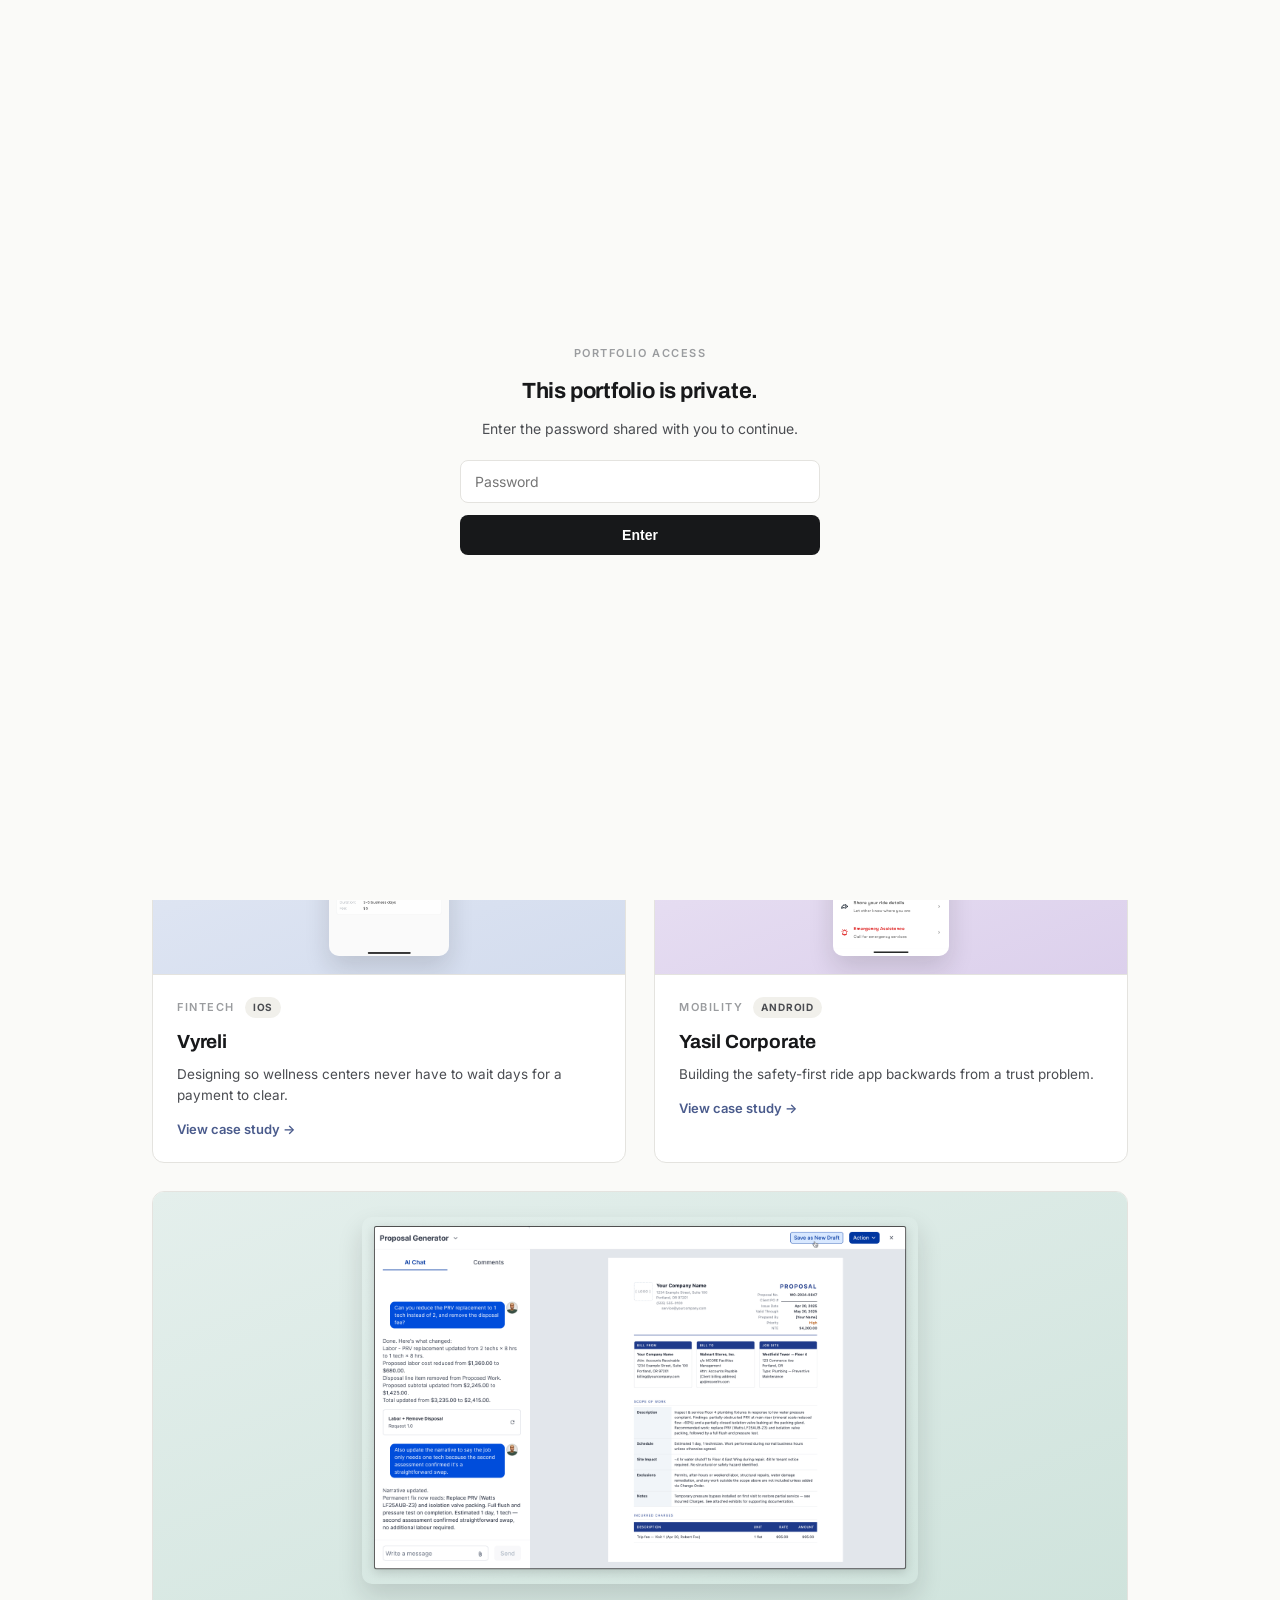
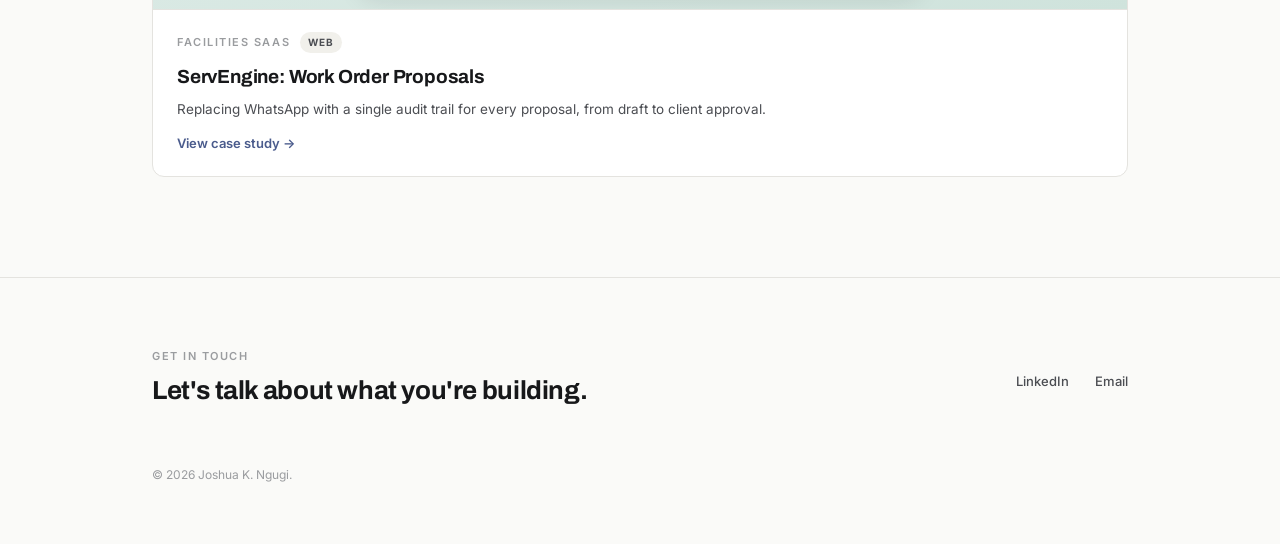
==== index.html @ eb2369f9 "Add files via upload Initial portfolio upload" ====
<!DOCTYPE html>
<html lang="en">
<head>
<meta charset="UTF-8">
<meta name="viewport" content="width=device-width, initial-scale=1.0">
<title>Joshua K. Ngugi | Product Designer</title>
<link rel="preconnect" href="https://fonts.googleapis.com">
<link href="https://fonts.googleapis.com/css2?family=Inter:wght@400;500;600&family=Archivo:wght@500;600;700;800&display=swap" rel="stylesheet">
<link rel="stylesheet" href="style.css">
</head>
<body>

<div class="gate-overlay" id="gate-overlay">
  <div class="gate-box">
    <div class="label" style="margin-bottom:14px;">Portfolio access</div>
    <h2>This portfolio is private.</h2>
    <p>Enter the password shared with you to continue.</p>
    <div class="gate-error" id="gate-error">Incorrect password. Try again.</div>
    <input type="password" id="gate-input" placeholder="Password" autocomplete="off">
    <button onclick="checkGate()">Enter</button>
  </div>
</div>
<script>
(function(){
  var GATE_PASS = "ReviewPortfolio2026";
  var overlay = document.getElementById('gate-overlay');
  if (sessionStorage.getItem('portfolioUnlocked') === 'true') {
    overlay.style.display = 'none';
  } else {
    document.body.classList.add('gated');
  }
  window.checkGate = function(){
    var val = document.getElementById('gate-input').value;
    if (val === GATE_PASS) {
      sessionStorage.setItem('portfolioUnlocked','true');
      overlay.style.display = 'none';
      document.body.classList.remove('gated');
    } else {
      document.getElementById('gate-error').classList.add('show');
    }
  };
  document.getElementById('gate-input').addEventListener('keydown', function(e){
    if (e.key === 'Enter') checkGate();
  });
})();
</script>


<header class="site-nav">
  <div class="nav-inner">
    <div class="nav-name">Joshua K. Ngugi</div>
    <nav class="nav-links">
      <a href="resume.pdf" target="_blank" rel="noopener">Resume</a>
      <a href="https://www.linkedin.com/in/joshuakngugi/" target="_blank" rel="noopener">LinkedIn</a>
      <a href="mailto:joshuakngugi@gmail.com">Email</a>
    </nav>
  </div>
</header>

<section class="hero">
  <div class="wrap">
    <div class="label">Portfolio</div>
    <h1>Hi, I'm Josh, a senior product designer.</h1>
    <p class="sub">I'm a Nairobi, Kenya based product designer who believes even the most complicated systems, payments, safety, approvals, can feel like a breeze once the experience is designed with care.</p>
  </div>
</section>

<section class="index">
  <div class="wrap">
    <div class="label index-label">Selected work</div>
    <div class="grid">

      <a class="card" href="vyreli.html">
        <div class="card-shot vyreli-bg"><img src="images/vyreli-addfunds.png" alt="Vyreli Add Funds screen"></div>
        <div class="card-body">
          <div class="card-tag"><span class="label">Fintech</span><span class="platform-pill">iOS</span></div>
          <div class="card-title">Vyreli</div>
          <div class="card-desc">Designing so wellness centers never have to wait days for a payment to clear.</div>
          <div class="card-go">View case study →</div>
        </div>
      </a>

      <a class="card" href="yasil.html">
        <div class="card-shot yasil-bg"><img src="images/yasil-safety.png" alt="Yasil Corporate safety panel"></div>
        <div class="card-body">
          <div class="card-tag"><span class="label">Mobility</span><span class="platform-pill">Android</span></div>
          <div class="card-title">Yasil Corporate</div>
          <div class="card-desc">Building the safety-first ride app backwards from a trust problem.</div>
          <div class="card-go">View case study →</div>
        </div>
      </a>

      <a class="card" href="servengine.html">
        <div class="card-shot se-bg"><img src="images/se-aichat.png" alt="ServEngine AI Proposal Generator"></div>
        <div class="card-body">
          <div class="card-tag"><span class="label">Facilities SaaS</span><span class="platform-pill">Web</span></div>
          <div class="card-title">ServEngine: Work Order Proposals</div>
          <div class="card-desc">Replacing WhatsApp with a single audit trail for every proposal, from draft to client approval.</div>
          <div class="card-go">View case study →</div>
        </div>
      </a>

    </div>
  </div>
</section>

<footer id="contact">
  <div class="wrap">
    <div class="row">
      <div>
        <div class="label">Get in touch</div>
        <h3>Let's talk about what you're building.</h3>
      </div>
      <div class="links">
        <a href="https://www.linkedin.com/in/joshuakngugi/" target="_blank" rel="noopener">LinkedIn</a>
        <a href="mailto:joshuakngugi@gmail.com">Email</a>
      </div>
    </div>
    <div class="copy">© 2026 Joshua K. Ngugi.</div>
  </div>
</footer>

</body>
</html>
---- style.css ----
:root{
  --bg:#FAFAF8;
  --ink:#17181A;
  --ink-soft:#4B4D52;
  --label:#9A9C9F;
  --line:#E4E3DF;
  --accent:#4A5B8C;
  --panel:#F1F0EB;
}
*{box-sizing:border-box;margin:0;padding:0;}
html{scroll-behavior:smooth;}
body{
  background:var(--bg);
  color:var(--ink);
  font-family:'Inter',system-ui,sans-serif;
  line-height:1.5;
  -webkit-font-smoothing:antialiased;
}
a{color:inherit;text-decoration:none;}
.wrap{max-width:1040px;margin:0 auto;padding:0 32px;}

.label{
  font-size:11px;
  letter-spacing:0.14em;
  text-transform:uppercase;
  color:var(--label);
  font-weight:600;
}

header.site-nav{
  position:sticky;top:0;z-index:50;
  background:rgba(250,250,248,0.86);
  backdrop-filter:blur(10px);
  border-bottom:1px solid var(--line);
}
.nav-inner{
  max-width:1040px;margin:0 auto;padding:18px 32px;
  display:flex;align-items:center;justify-content:space-between;
}
.nav-name{font-family:'Archivo',sans-serif;font-weight:700;font-size:15px;letter-spacing:-0.01em;}
nav.nav-links{display:flex;gap:28px;}
nav.nav-links a{font-size:13px;color:var(--ink-soft);font-weight:500;transition:color .15s;}
nav.nav-links a:hover{color:var(--ink);}

.hero{padding:110px 0 90px;border-bottom:1px solid var(--line);}
.hero .label{margin-bottom:22px;}
.hero h1{
  font-family:'Archivo',sans-serif;
  font-weight:800;
  font-size:clamp(40px,6vw,72px);
  letter-spacing:-0.025em;
  line-height:1.04;
  max-width:820px;
}
.hero .sub{
  margin-top:26px;
  font-size:17px;
  color:var(--ink-soft);
  max-width:560px;
  line-height:1.6;
}

.index{padding:70px 0 100px;}
.index-label{margin-bottom:36px;}
.grid{display:grid;grid-template-columns:1fr 1fr;gap:28px;}
@media(max-width:760px){ .grid{grid-template-columns:1fr;} }
.card{
  display:block;border:1px solid var(--line);border-radius:12px;
  overflow:hidden;background:#fff;transition:transform .18s ease, box-shadow .18s ease;
}
.card:hover{transform:translateY(-3px);box-shadow:0 14px 30px rgba(20,20,20,0.07);}
.card:nth-child(3){grid-column:1/-1;}
.card-shot{
  width:100%;aspect-ratio:16/10;
  display:flex;align-items:center;justify-content:center;overflow:hidden;
  border-bottom:1px solid var(--line);position:relative;
}
.card:nth-child(3) .card-shot{aspect-ratio:21/9;}
.card-shot img{
  max-height:88%;max-width:78%;object-fit:contain;
  border-radius:10px;box-shadow:0 12px 26px rgba(20,20,20,0.14);
}
.card-shot.vyreli-bg{background:linear-gradient(160deg,#E7ECF6,#D3DCEE);}
.card-shot.yasil-bg{background:linear-gradient(160deg,#EEE8F6,#DCD0EC);}
.card-shot.se-bg{background:linear-gradient(160deg,#E4EFEC,#CFE3DC);}
.card-body{padding:22px 24px;}
.card-tag{margin-bottom:10px;display:flex;gap:10px;align-items:center;}
.platform-pill{
  font-size:10px;letter-spacing:0.08em;text-transform:uppercase;font-weight:700;
  padding:3px 8px;border-radius:20px;background:var(--panel);color:var(--ink-soft);
}
.card-title{font-family:'Archivo',sans-serif;font-weight:700;font-size:19px;letter-spacing:-0.01em;margin-bottom:8px;}
.card-desc{font-size:13.5px;color:var(--ink-soft);line-height:1.55;}
.card-go{display:inline-block;margin-top:14px;font-size:13px;font-weight:600;color:var(--accent);}

.back-link{padding:22px 0 0;}
.back-link a{font-size:13px;color:var(--ink-soft);font-weight:500;}
.back-link a:hover{color:var(--ink);}

.case{padding:64px 0 96px;}
.case-eyebrow{display:flex;align-items:center;gap:10px;margin-bottom:22px;}
.case-eyebrow .dot{width:5px;height:5px;border-radius:50%;}
.case h2{
  font-family:'Archivo',sans-serif;
  font-weight:700;
  font-size:clamp(28px,4vw,44px);
  letter-spacing:-0.02em;
  max-width:760px;
  line-height:1.12;
  margin-bottom:44px;
}
.meta-row{
  display:grid;grid-template-columns:repeat(3,1fr);
  gap:24px;padding:24px 0;border-top:1px solid var(--line);border-bottom:1px solid var(--line);
  margin-bottom:0;
}
@media(max-width:640px){ .meta-row{grid-template-columns:1fr;} }
.meta-row .item .label{margin-bottom:8px;}
.meta-row .item .v{font-size:14px;font-weight:500;}

.hero-visual{
  margin:44px 0 0;border-radius:22px;padding:56px 32px;
  display:flex;align-items:center;justify-content:center;gap:8px;
  position:relative;overflow:hidden;min-height:280px;
}
.hero-visual.vyreli{background:radial-gradient(circle at 30% 20%, #EEF2FA, #DCE4F2 70%);}
.hero-visual.yasil{background:radial-gradient(circle at 30% 20%, #F1ECF8, #DED2ED 70%);}
.hero-visual.servengine{background:radial-gradient(circle at 30% 20%, #EAF3F0, #D3E6DF 70%);}
.tilt-left{transform:rotate(-7deg) translateY(6px);z-index:1;}
.tilt-right{transform:rotate(6deg) translateY(-10px);z-index:2;margin-left:-36px;}
.hero-visual .device-browser{transform:rotate(-1.2deg);width:100%;max-width:640px;}

.device-ios{
  width:172px;padding:9px 7px 12px;background:#0d0d0f;border-radius:30px;
  box-shadow:0 20px 40px rgba(20,20,20,0.22);
}
.device-ios .screen{border-radius:22px;overflow:hidden;background:#000;position:relative;}
.device-ios .screen img{width:100%;display:block;}
.device-ios .notch{
  position:absolute;top:0;left:50%;transform:translateX(-50%);
  width:52px;height:16px;background:#0d0d0f;border-bottom-left-radius:11px;border-bottom-right-radius:11px;
  z-index:2;
}

.device-android{
  width:168px;padding:7px;background:#15151a;border-radius:20px;
  box-shadow:0 20px 40px rgba(20,20,20,0.22);
}
.device-android .screen{border-radius:13px;overflow:hidden;position:relative;background:#000;}
.device-android .screen img{width:100%;display:block;}
.device-android .cam{
  position:absolute;top:7px;left:50%;transform:translateX(-50%);
  width:8px;height:8px;border-radius:50%;background:#15151a;z-index:2;
  box-shadow:0 0 0 2.5px rgba(255,255,255,0.08);
}

.device-browser{
  width:100%;border-radius:11px;overflow:hidden;background:#fff;
  box-shadow:0 20px 40px rgba(20,20,20,0.16);border:1px solid var(--line);
}
.device-browser .toolbar{
  display:flex;align-items:center;gap:6px;padding:9px 12px;background:#F1F0EA;border-bottom:1px solid var(--line);
}
.device-browser .tdot{width:8px;height:8px;border-radius:50%;}
.device-browser .tdot.r{background:#E4635A;}
.device-browser .tdot.y{background:#E8B84B;}
.device-browser .tdot.g{background:#5FB37B;}
.device-browser .urlbar{
  flex:1;margin-left:6px;background:#fff;border:1px solid var(--line);border-radius:6px;
  padding:4px 10px;font-size:10.5px;color:var(--ink-soft);
}
.device-browser .screen img{width:100%;display:block;}

.frame-row{display:flex;flex-wrap:wrap;gap:26px;margin:40px 0;align-items:flex-start;}
.frame-row.browsers{gap:30px;}
.frame-item{display:flex;flex-direction:column;align-items:center;gap:12px;width:172px;}
.frame-item.browser-item{width:100%;max-width:360px;}
.frame-cap{font-size:12.5px;color:var(--ink-soft);text-align:center;line-height:1.5;max-width:190px;}
.frame-item.browser-item .frame-cap{max-width:100%;}

.section{padding:52px 0;border-top:1px solid var(--line);}
.section:first-of-type{border-top:none;}
.block{max-width:760px;}
.block .label{margin-bottom:14px;}
.block h3{
  font-family:'Archivo',sans-serif;font-weight:600;
  font-size:23px;letter-spacing:-0.01em;margin-bottom:14px;
}
.block p{font-size:15.5px;color:var(--ink-soft);line-height:1.75;margin-bottom:14px;max-width:720px;}
.block p:last-child{margin-bottom:0;}

.decisions{display:grid;gap:18px;margin-top:8px;}
.decision{
  padding:22px 24px;background:var(--panel);border:1px solid var(--line);border-radius:8px;
}
.decision h4{font-size:14.5px;font-weight:600;margin-bottom:8px;}
.decision p{font-size:14.5px;color:var(--ink-soft);line-height:1.65;margin:0;}

.outcome-strip{
  display:grid;grid-template-columns:repeat(2,1fr);gap:1px;
  background:var(--line);border:1px solid var(--line);border-radius:8px;overflow:hidden;
  margin-top:8px;
}
@media(max-width:640px){ .outcome-strip{grid-template-columns:1fr;} }
.outcome-strip div{background:#fff;padding:24px;}
.outcome-strip p{font-size:14.5px;color:var(--ink-soft);line-height:1.65;margin:0;}

.reflect-grid{display:grid;grid-template-columns:repeat(3,1fr);gap:20px;margin-top:8px;}
@media(max-width:760px){ .reflect-grid{grid-template-columns:1fr;} }
.reflect-item h4{font-size:14.5px;font-weight:600;margin-bottom:8px;}
.reflect-item p{font-size:14px;color:var(--ink-soft);line-height:1.65;margin:0;}

.next-case{
  margin-top:80px;padding:36px 0;border-top:1px solid var(--line);
  display:flex;justify-content:space-between;align-items:center;flex-wrap:wrap;gap:16px;
}
.next-case .label{margin-bottom:8px;}
.next-case-title{font-family:'Archivo',sans-serif;font-weight:700;font-size:22px;letter-spacing:-0.01em;}
.next-case-go{font-size:13px;font-weight:600;color:var(--accent);white-space:nowrap;}

footer{padding:70px 0 60px;border-top:1px solid var(--line);}
footer .row{display:flex;justify-content:space-between;align-items:center;flex-wrap:wrap;gap:20px;}
footer .label{margin-bottom:6px;}
footer h3{font-family:'Archivo',sans-serif;font-weight:700;font-size:26px;letter-spacing:-0.015em;margin-bottom:6px;}
footer .links{display:flex;gap:26px;}
footer .links a{font-size:13px;color:var(--ink-soft);font-weight:500;}
footer .links a:hover{color:var(--ink);}
footer .copy{margin-top:50px;font-size:12px;color:var(--label);}

.frame-item .device-ios, .frame-item .device-android, .frame-item .device-browser{cursor:zoom-in;}

.lightbox{
  position:fixed;inset:0;background:rgba(12,12,12,0.85);
  display:none;align-items:center;justify-content:center;z-index:200;
  padding:48px;cursor:zoom-out;
}
.lightbox.active{display:flex;}
.lightbox img{max-width:90vw;max-height:88vh;border-radius:14px;box-shadow:0 30px 70px rgba(0,0,0,0.5);}

body.gated{overflow:hidden;}
.gate-overlay{position:fixed;inset:0;background:var(--bg);z-index:500;display:flex;align-items:center;justify-content:center;padding:24px;}
.gate-box{max-width:360px;width:100%;text-align:center;}
.gate-box h2{font-family:'Archivo',sans-serif;font-weight:700;font-size:22px;letter-spacing:-0.01em;margin-bottom:10px;}
.gate-box p{font-size:14px;color:var(--ink-soft);margin-bottom:20px;line-height:1.6;}
.gate-box input{width:100%;padding:12px 14px;border:1px solid var(--line);border-radius:8px;font-size:14px;margin-bottom:12px;font-family:'Inter',sans-serif;background:#fff;color:var(--ink);}
.gate-box button{width:100%;padding:12px 14px;border:none;border-radius:8px;background:var(--ink);color:#fff;font-size:14px;font-weight:600;cursor:pointer;}
.gate-error{color:#C1443C;font-size:12.5px;margin-bottom:10px;display:none;}
.gate-error.show{display:block;}
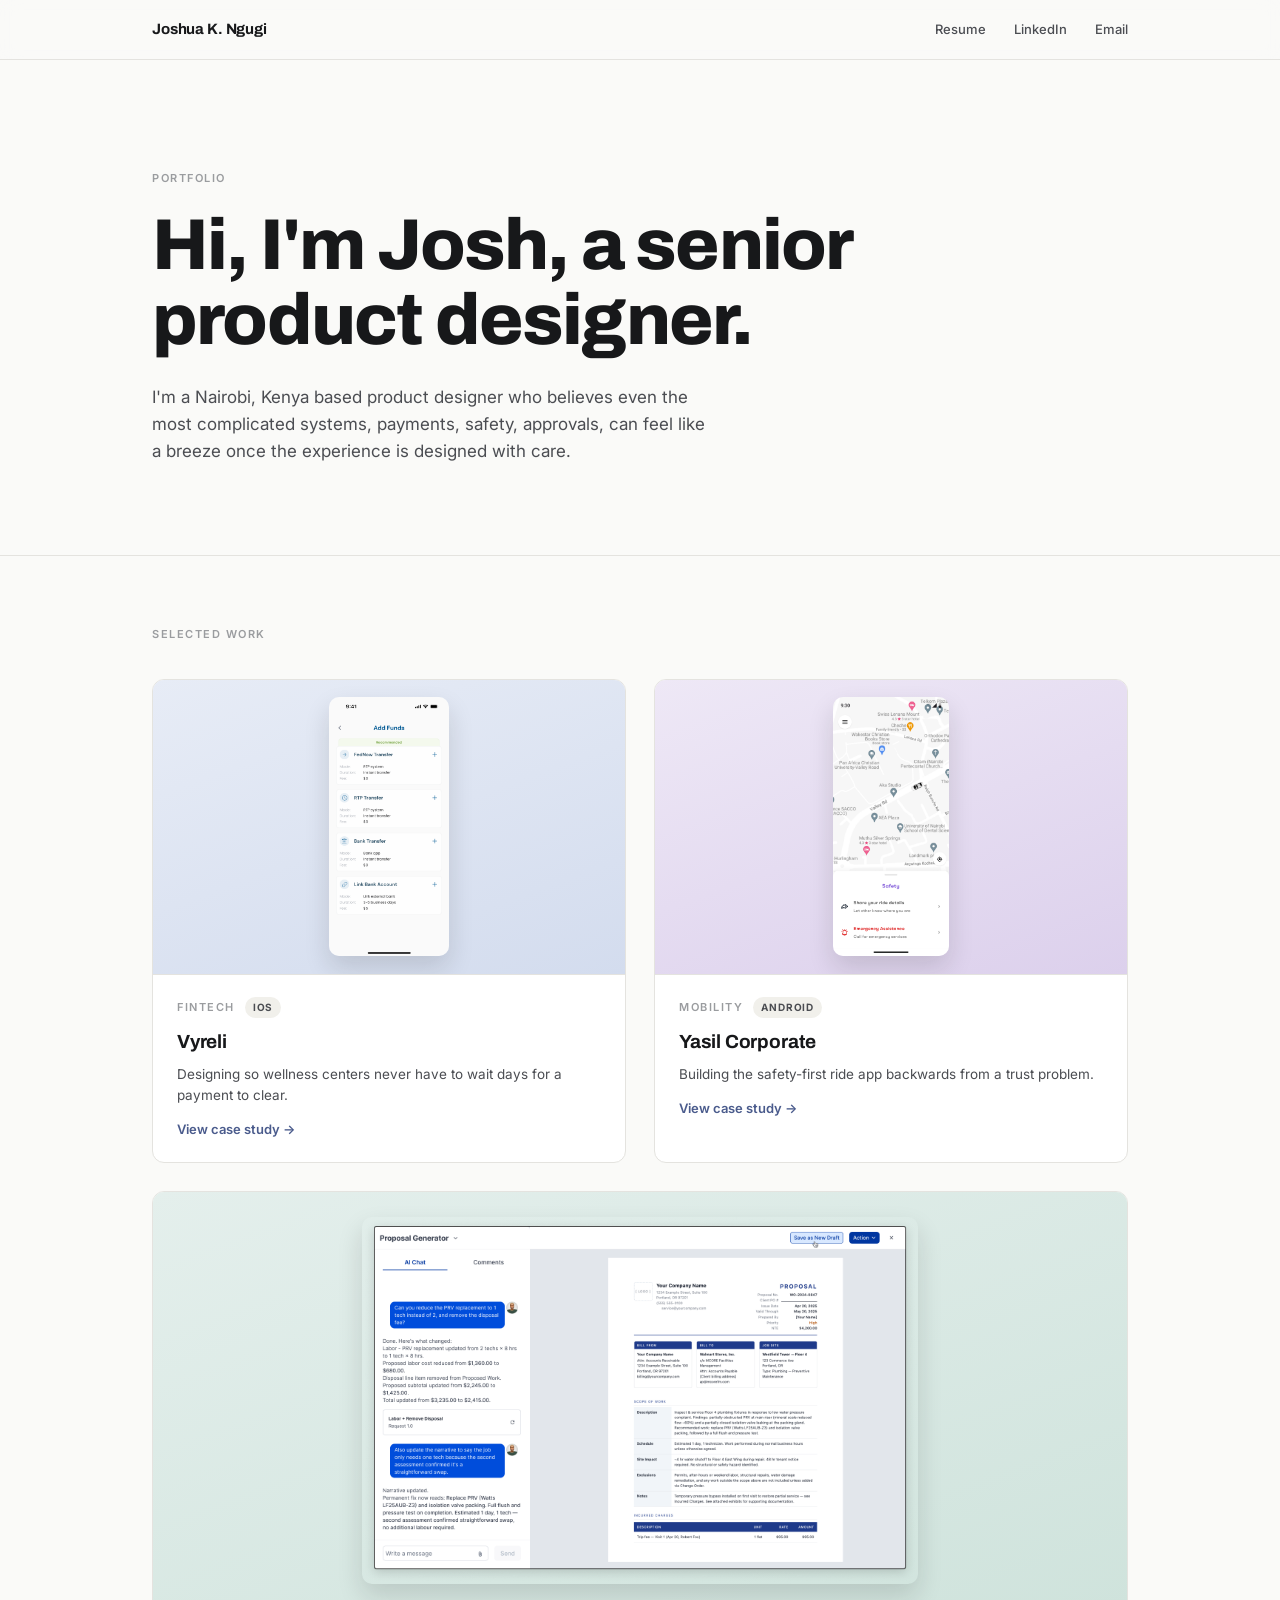
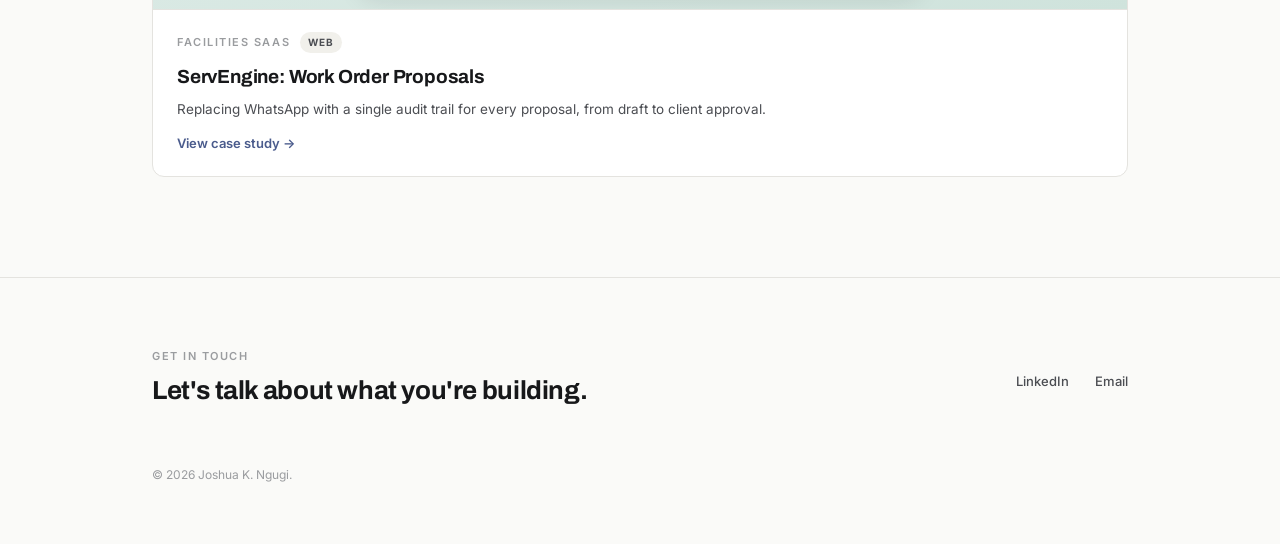
==== commit 340ad5a9: "Rename index_5.html to index.html" ====
--- a/index.html
+++ b/index.html
@@ -6,51 +6,267 @@
 <title>Joshua K. Ngugi | Product Designer</title>
 <link rel="preconnect" href="https://fonts.googleapis.com">
 <link href="https://fonts.googleapis.com/css2?family=Inter:wght@400;500;600&family=Archivo:wght@500;600;700;800&display=swap" rel="stylesheet">
-<link rel="stylesheet" href="style.css">
+<style>
+:root{
+  --bg:#FAFAF8;
+  --ink:#17181A;
+  --ink-soft:#4B4D52;
+  --label:#9A9C9F;
+  --line:#E4E3DF;
+  --accent:#4A5B8C;
+  --panel:#F1F0EB;
+}
+*{box-sizing:border-box;margin:0;padding:0;}
+html{scroll-behavior:smooth;}
+body{
+  background:var(--bg);
+  color:var(--ink);
+  font-family:'Inter',system-ui,sans-serif;
+  line-height:1.5;
+  -webkit-font-smoothing:antialiased;
+}
+a{color:inherit;text-decoration:none;}
+.wrap{max-width:1040px;margin:0 auto;padding:0 32px;}
+
+.label{
+  font-size:11px;
+  letter-spacing:0.14em;
+  text-transform:uppercase;
+  color:var(--label);
+  font-weight:600;
+}
+
+header.site-nav{
+  position:sticky;top:0;z-index:50;
+  background:rgba(250,250,248,0.86);
+  backdrop-filter:blur(10px);
+  border-bottom:1px solid var(--line);
+}
+.nav-inner{
+  max-width:1040px;margin:0 auto;padding:18px 32px;
+  display:flex;align-items:center;justify-content:space-between;
+}
+.nav-name{font-family:'Archivo',sans-serif;font-weight:700;font-size:15px;letter-spacing:-0.01em;}
+nav.nav-links{display:flex;gap:28px;}
+nav.nav-links a{font-size:13px;color:var(--ink-soft);font-weight:500;transition:color .15s;}
+nav.nav-links a:hover{color:var(--ink);}
+
+.hero{padding:110px 0 90px;border-bottom:1px solid var(--line);}
+.hero .label{margin-bottom:22px;}
+.hero h1{
+  font-family:'Archivo',sans-serif;
+  font-weight:800;
+  font-size:clamp(40px,6vw,72px);
+  letter-spacing:-0.025em;
+  line-height:1.04;
+  max-width:820px;
+}
+.hero .sub{
+  margin-top:26px;
+  font-size:17px;
+  color:var(--ink-soft);
+  max-width:560px;
+  line-height:1.6;
+}
+
+.index{padding:70px 0 100px;}
+.index-label{margin-bottom:36px;}
+.grid{display:grid;grid-template-columns:1fr 1fr;gap:28px;}
+@media(max-width:760px){ .grid{grid-template-columns:1fr;} }
+.card{
+  display:block;border:1px solid var(--line);border-radius:12px;
+  overflow:hidden;background:#fff;transition:transform .18s ease, box-shadow .18s ease;
+}
+.card:hover{transform:translateY(-3px);box-shadow:0 14px 30px rgba(20,20,20,0.07);}
+.card:nth-child(3){grid-column:1/-1;}
+.card-shot{
+  width:100%;aspect-ratio:16/10;
+  display:flex;align-items:center;justify-content:center;overflow:hidden;
+  border-bottom:1px solid var(--line);position:relative;
+}
+.card:nth-child(3) .card-shot{aspect-ratio:21/9;}
+.card-shot img{
+  max-height:88%;max-width:78%;object-fit:contain;
+  border-radius:10px;box-shadow:0 12px 26px rgba(20,20,20,0.14);
+}
+.card-shot.vyreli-bg{background:linear-gradient(160deg,#E7ECF6,#D3DCEE);}
+.card-shot.yasil-bg{background:linear-gradient(160deg,#EEE8F6,#DCD0EC);}
+.card-shot.se-bg{background:linear-gradient(160deg,#E4EFEC,#CFE3DC);}
+.card-body{padding:22px 24px;}
+.card-tag{margin-bottom:10px;display:flex;gap:10px;align-items:center;}
+.platform-pill{
+  font-size:10px;letter-spacing:0.08em;text-transform:uppercase;font-weight:700;
+  padding:3px 8px;border-radius:20px;background:var(--panel);color:var(--ink-soft);
+}
+.card-title{font-family:'Archivo',sans-serif;font-weight:700;font-size:19px;letter-spacing:-0.01em;margin-bottom:8px;}
+.card-desc{font-size:13.5px;color:var(--ink-soft);line-height:1.55;}
+.card-go{display:inline-block;margin-top:14px;font-size:13px;font-weight:600;color:var(--accent);}
+
+.back-link{padding:22px 0 0;}
+.back-link a{font-size:13px;color:var(--ink-soft);font-weight:500;}
+.back-link a:hover{color:var(--ink);}
+
+.case{padding:64px 0 96px;}
+.case-eyebrow{display:flex;align-items:center;gap:10px;margin-bottom:22px;}
+.case-eyebrow .dot{width:5px;height:5px;border-radius:50%;}
+.case h2{
+  font-family:'Archivo',sans-serif;
+  font-weight:700;
+  font-size:clamp(28px,4vw,44px);
+  letter-spacing:-0.02em;
+  max-width:760px;
+  line-height:1.12;
+  margin-bottom:44px;
+}
+.meta-row{
+  display:grid;grid-template-columns:repeat(3,1fr);
+  gap:24px;padding:24px 0;border-top:1px solid var(--line);border-bottom:1px solid var(--line);
+  margin-bottom:0;
+}
+@media(max-width:640px){ .meta-row{grid-template-columns:1fr;} }
+.meta-row .item .label{margin-bottom:8px;}
+.meta-row .item .v{font-size:14px;font-weight:500;}
+
+.hero-visual{
+  margin:44px 0 0;border-radius:22px;padding:56px 32px;
+  display:flex;align-items:center;justify-content:center;gap:8px;
+  position:relative;overflow:hidden;min-height:280px;
+}
+.hero-visual.vyreli{background:radial-gradient(circle at 30% 20%, #EEF2FA, #DCE4F2 70%);}
+.hero-visual.yasil{background:radial-gradient(circle at 30% 20%, #F1ECF8, #DED2ED 70%);}
+.hero-visual.servengine{background:radial-gradient(circle at 30% 20%, #EAF3F0, #D3E6DF 70%);}
+.tilt-left{transform:rotate(-7deg) translateY(6px);z-index:1;}
+.tilt-right{transform:rotate(6deg) translateY(-10px);z-index:2;margin-left:-36px;}
+.hero-visual .device-browser{transform:rotate(-1.2deg);width:100%;max-width:640px;}
+
+.device-ios{
+  width:172px;padding:9px 7px 12px;background:#0d0d0f;border-radius:30px;
+  box-shadow:0 20px 40px rgba(20,20,20,0.22);
+}
+.device-ios .screen{border-radius:22px;overflow:hidden;background:#000;position:relative;}
+.device-ios .screen img{width:100%;display:block;}
+.device-ios .notch{
+  position:absolute;top:0;left:50%;transform:translateX(-50%);
+  width:52px;height:16px;background:#0d0d0f;border-bottom-left-radius:11px;border-bottom-right-radius:11px;
+  z-index:2;
+}
+
+.device-android{
+  width:168px;padding:7px;background:#15151a;border-radius:20px;
+  box-shadow:0 20px 40px rgba(20,20,20,0.22);
+}
+.device-android .screen{border-radius:13px;overflow:hidden;position:relative;background:#000;}
+.device-android .screen img{width:100%;display:block;}
+.device-android .cam{
+  position:absolute;top:7px;left:50%;transform:translateX(-50%);
+  width:8px;height:8px;border-radius:50%;background:#15151a;z-index:2;
+  box-shadow:0 0 0 2.5px rgba(255,255,255,0.08);
+}
+
+.device-browser{
+  width:100%;border-radius:11px;overflow:hidden;background:#fff;
+  box-shadow:0 20px 40px rgba(20,20,20,0.16);border:1px solid var(--line);
+}
+.device-browser .toolbar{
+  display:flex;align-items:center;gap:6px;padding:9px 12px;background:#F1F0EA;border-bottom:1px solid var(--line);
+}
+.device-browser .tdot{width:8px;height:8px;border-radius:50%;}
+.device-browser .tdot.r{background:#E4635A;}
+.device-browser .tdot.y{background:#E8B84B;}
+.device-browser .tdot.g{background:#5FB37B;}
+.device-browser .urlbar{
+  flex:1;margin-left:6px;background:#fff;border:1px solid var(--line);border-radius:6px;
+  padding:4px 10px;font-size:10.5px;color:var(--ink-soft);
+}
+.device-browser .screen img{width:100%;display:block;}
+
+.frame-row{display:flex;flex-wrap:wrap;gap:26px;margin:40px 0;align-items:flex-start;}
+.frame-row.browsers{gap:30px;}
+.frame-item{display:flex;flex-direction:column;align-items:center;gap:12px;width:172px;}
+.frame-item.browser-item{width:100%;max-width:360px;}
+.frame-cap{font-size:12.5px;color:var(--ink-soft);text-align:center;line-height:1.5;max-width:190px;}
+.frame-item.browser-item .frame-cap{max-width:100%;}
+
+.section{padding:52px 0;border-top:1px solid var(--line);}
+.section:first-of-type{border-top:none;}
+.block{max-width:760px;}
+.block .label{margin-bottom:14px;}
+.block h3{
+  font-family:'Archivo',sans-serif;font-weight:600;
+  font-size:23px;letter-spacing:-0.01em;margin-bottom:14px;
+}
+.block p{font-size:15.5px;color:var(--ink-soft);line-height:1.75;margin-bottom:14px;max-width:720px;}
+.block p:last-child{margin-bottom:0;}
+
+.decisions{display:grid;gap:18px;margin-top:8px;}
+.decision{
+  padding:22px 24px;background:var(--panel);border:1px solid var(--line);border-radius:8px;
+}
+.decision h4{font-size:14.5px;font-weight:600;margin-bottom:8px;}
+.decision p{font-size:14.5px;color:var(--ink-soft);line-height:1.65;margin:0;}
+
+.outcome-strip{
+  display:grid;grid-template-columns:repeat(2,1fr);gap:1px;
+  background:var(--line);border:1px solid var(--line);border-radius:8px;overflow:hidden;
+  margin-top:8px;
+}
+@media(max-width:640px){ .outcome-strip{grid-template-columns:1fr;} }
+.outcome-strip div{background:#fff;padding:24px;}
+.outcome-strip p{font-size:14.5px;color:var(--ink-soft);line-height:1.65;margin:0;}
+
+.reflect-grid{display:grid;grid-template-columns:repeat(3,1fr);gap:20px;margin-top:8px;}
+@media(max-width:760px){ .reflect-grid{grid-template-columns:1fr;} }
+.reflect-item h4{font-size:14.5px;font-weight:600;margin-bottom:8px;}
+.reflect-item p{font-size:14px;color:var(--ink-soft);line-height:1.65;margin:0;}
+
+.next-case{
+  margin-top:80px;padding:36px 0;border-top:1px solid var(--line);
+  display:flex;justify-content:space-between;align-items:center;flex-wrap:wrap;gap:16px;
+}
+.next-case .label{margin-bottom:8px;}
+.next-case-title{font-family:'Archivo',sans-serif;font-weight:700;font-size:22px;letter-spacing:-0.01em;}
+.next-case-go{font-size:13px;font-weight:600;color:var(--accent);white-space:nowrap;}
+
+footer{padding:70px 0 60px;border-top:1px solid var(--line);}
+footer .row{display:flex;justify-content:space-between;align-items:center;flex-wrap:wrap;gap:20px;}
+footer .label{margin-bottom:6px;}
+footer h3{font-family:'Archivo',sans-serif;font-weight:700;font-size:26px;letter-spacing:-0.015em;margin-bottom:6px;}
+footer .links{display:flex;gap:26px;}
+footer .links a{font-size:13px;color:var(--ink-soft);font-weight:500;}
+footer .links a:hover{color:var(--ink);}
+footer .copy{margin-top:50px;font-size:12px;color:var(--label);}
+
+.frame-item .device-ios, .frame-item .device-android, .frame-item .device-browser{cursor:zoom-in;}
+
+.lightbox{
+  position:fixed;inset:0;background:rgba(12,12,12,0.85);
+  display:none;align-items:center;justify-content:center;z-index:200;
+  padding:48px;cursor:zoom-out;
+}
+.lightbox.active{display:flex;}
+.lightbox img{max-width:90vw;max-height:88vh;border-radius:14px;box-shadow:0 30px 70px rgba(0,0,0,0.5);}
+
+body.gated{overflow:hidden;}
+.gate-overlay{position:fixed;inset:0;background:var(--bg);z-index:500;display:flex;align-items:center;justify-content:center;padding:24px;}
+.gate-box{max-width:360px;width:100%;text-align:center;}
+.gate-box h2{font-family:'Archivo',sans-serif;font-weight:700;font-size:22px;letter-spacing:-0.01em;margin-bottom:10px;}
+.gate-box p{font-size:14px;color:var(--ink-soft);margin-bottom:20px;line-height:1.6;}
+.gate-box input{width:100%;padding:12px 14px;border:1px solid var(--line);border-radius:8px;font-size:14px;margin-bottom:12px;font-family:'Inter',sans-serif;background:#fff;color:var(--ink);}
+.gate-box button{width:100%;padding:12px 14px;border:none;border-radius:8px;background:var(--ink);color:#fff;font-size:14px;font-weight:600;cursor:pointer;}
+.gate-error{color:#C1443C;font-size:12.5px;margin-bottom:10px;display:none;}
+.gate-error.show{display:block;}
+
+</style>
 </head>
 <body>
 
-<div class="gate-overlay" id="gate-overlay">
-  <div class="gate-box">
-    <div class="label" style="margin-bottom:14px;">Portfolio access</div>
-    <h2>This portfolio is private.</h2>
-    <p>Enter the password shared with you to continue.</p>
-    <div class="gate-error" id="gate-error">Incorrect password. Try again.</div>
-    <input type="password" id="gate-input" placeholder="Password" autocomplete="off">
-    <button onclick="checkGate()">Enter</button>
-  </div>
-</div>
-<script>
-(function(){
-  var GATE_PASS = "ReviewPortfolio2026";
-  var overlay = document.getElementById('gate-overlay');
-  if (sessionStorage.getItem('portfolioUnlocked') === 'true') {
-    overlay.style.display = 'none';
-  } else {
-    document.body.classList.add('gated');
-  }
-  window.checkGate = function(){
-    var val = document.getElementById('gate-input').value;
-    if (val === GATE_PASS) {
-      sessionStorage.setItem('portfolioUnlocked','true');
-      overlay.style.display = 'none';
-      document.body.classList.remove('gated');
-    } else {
-      document.getElementById('gate-error').classList.add('show');
-    }
-  };
-  document.getElementById('gate-input').addEventListener('keydown', function(e){
-    if (e.key === 'Enter') checkGate();
-  });
-})();
-</script>
 
 
 <header class="site-nav">
   <div class="nav-inner">
     <div class="nav-name">Joshua K. Ngugi</div>
     <nav class="nav-links">
-      <a href="resume.pdf" target="_blank" rel="noopener">Resume</a>
+      <a href="#" onclick="openResume(event)">Resume</a>
       <a href="https://www.linkedin.com/in/joshuakngugi/" target="_blank" rel="noopener">LinkedIn</a>
       <a href="mailto:joshuakngugi@gmail.com">Email</a>
     </nav>
@@ -71,7 +287,7 @@
     <div class="grid">
 
       <a class="card" href="vyreli.html">
-        <div class="card-shot vyreli-bg"><img src="images/vyreli-addfunds.png" alt="Vyreli Add Funds screen"></div>
+        <div class="card-shot vyreli-bg"><img src="[data-uri]" alt="Vyreli Add Funds screen"></div>
         <div class="card-body">
           <div class="card-tag"><span class="label">Fintech</span><span class="platform-pill">iOS</span></div>
           <div class="card-title">Vyreli</div>
@@ -81,7 +297,7 @@
       </a>
 
       <a class="card" href="yasil.html">
-        <div class="card-shot yasil-bg"><img src="images/yasil-safety.png" alt="Yasil Corporate safety panel"></div>
+        <div class="card-shot yasil-bg"><img src="[data-uri]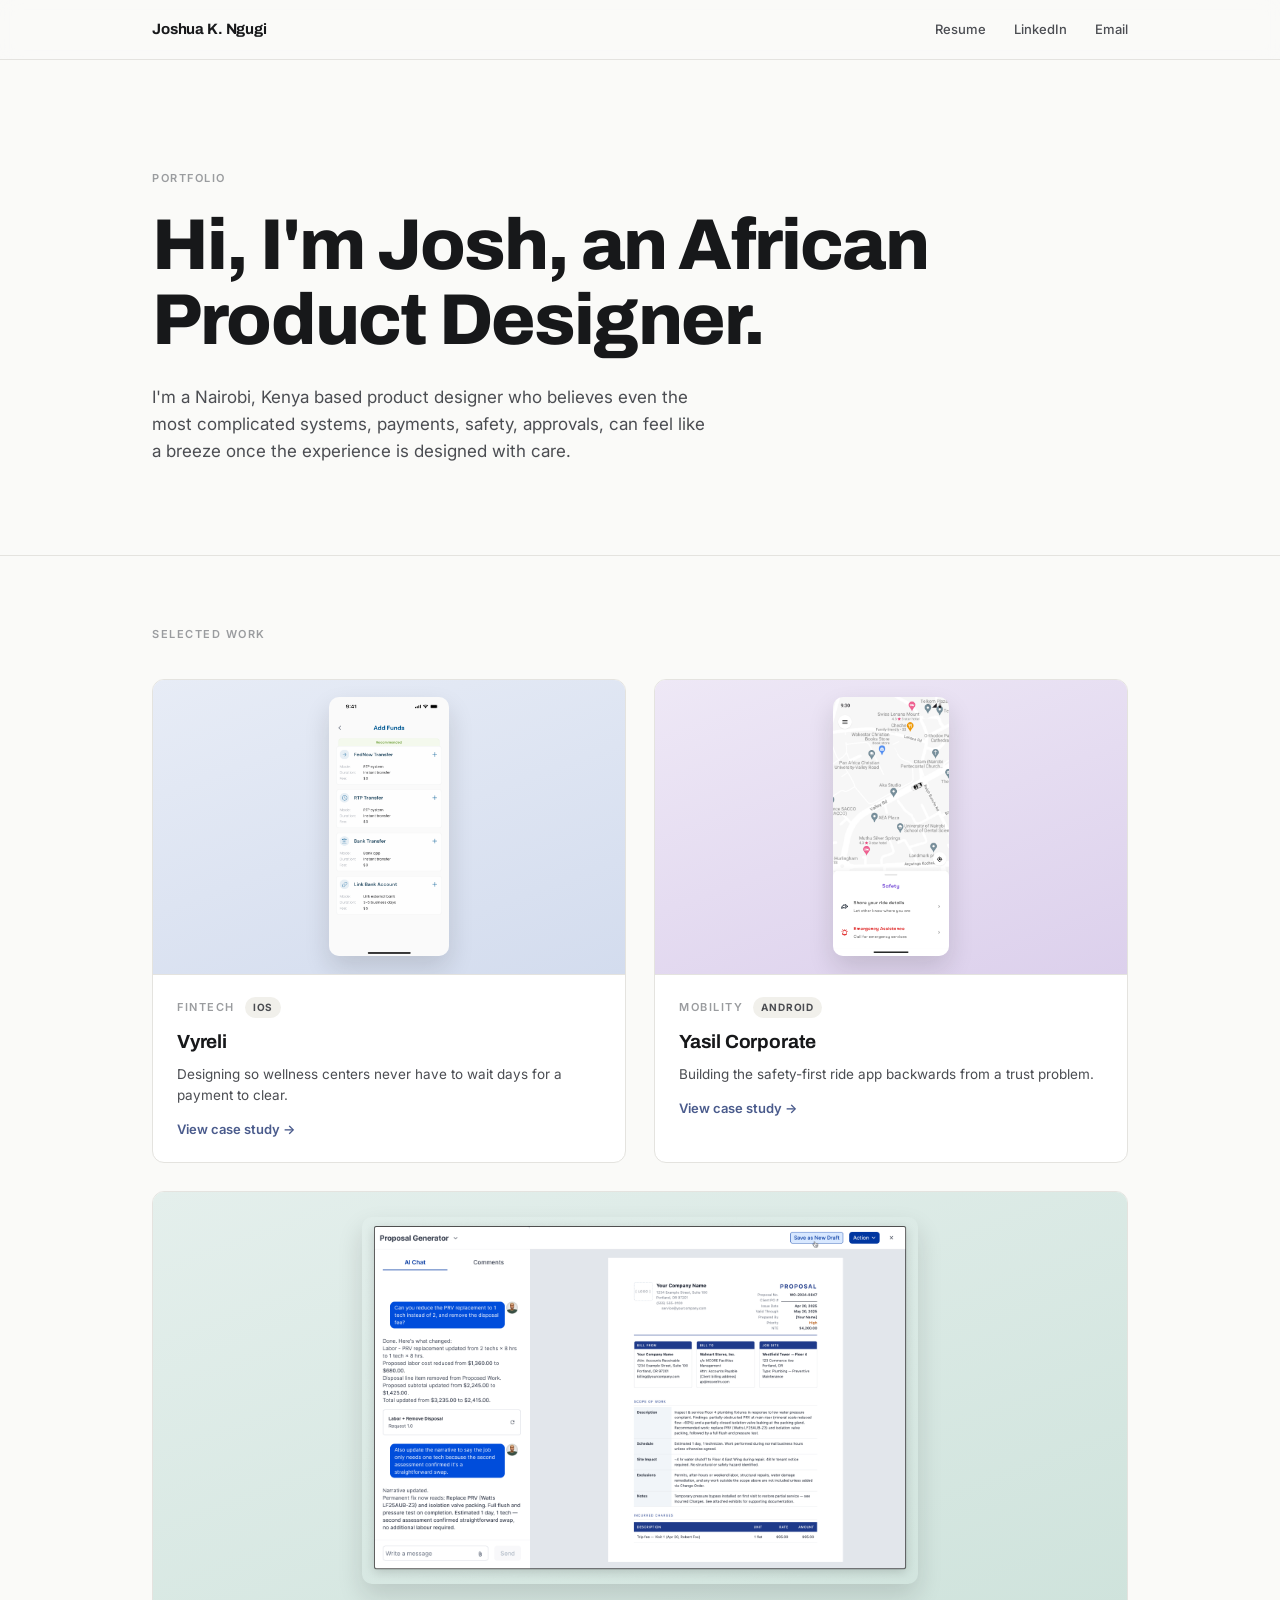
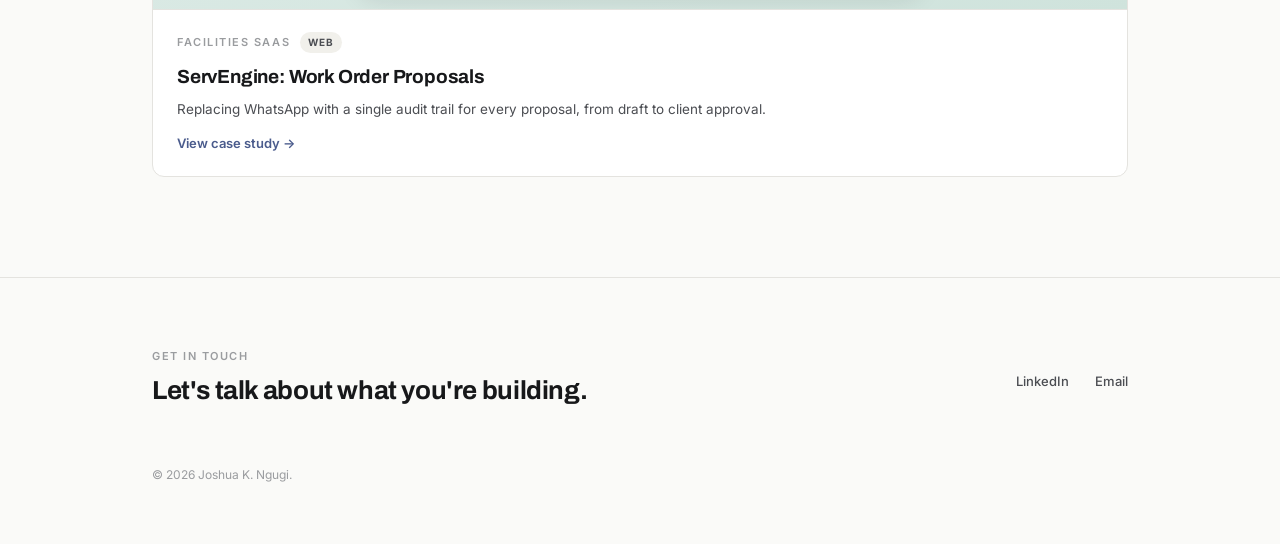
==== commit 5b4a8e4d: "Update introduction text in index.html" ====
--- a/index.html
+++ b/index.html
@@ -6,257 +6,7 @@
 <title>Joshua K. Ngugi | Product Designer</title>
 <link rel="preconnect" href="https://fonts.googleapis.com">
 <link href="https://fonts.googleapis.com/css2?family=Inter:wght@400;500;600&family=Archivo:wght@500;600;700;800&display=swap" rel="stylesheet">
-<style>
-:root{
-  --bg:#FAFAF8;
-  --ink:#17181A;
-  --ink-soft:#4B4D52;
-  --label:#9A9C9F;
-  --line:#E4E3DF;
-  --accent:#4A5B8C;
-  --panel:#F1F0EB;
-}
-*{box-sizing:border-box;margin:0;padding:0;}
-html{scroll-behavior:smooth;}
-body{
-  background:var(--bg);
-  color:var(--ink);
-  font-family:'Inter',system-ui,sans-serif;
-  line-height:1.5;
-  -webkit-font-smoothing:antialiased;
-}
-a{color:inherit;text-decoration:none;}
-.wrap{max-width:1040px;margin:0 auto;padding:0 32px;}
-
-.label{
-  font-size:11px;
-  letter-spacing:0.14em;
-  text-transform:uppercase;
-  color:var(--label);
-  font-weight:600;
-}
-
-header.site-nav{
-  position:sticky;top:0;z-index:50;
-  background:rgba(250,250,248,0.86);
-  backdrop-filter:blur(10px);
-  border-bottom:1px solid var(--line);
-}
-.nav-inner{
-  max-width:1040px;margin:0 auto;padding:18px 32px;
-  display:flex;align-items:center;justify-content:space-between;
-}
-.nav-name{font-family:'Archivo',sans-serif;font-weight:700;font-size:15px;letter-spacing:-0.01em;}
-nav.nav-links{display:flex;gap:28px;}
-nav.nav-links a{font-size:13px;color:var(--ink-soft);font-weight:500;transition:color .15s;}
-nav.nav-links a:hover{color:var(--ink);}
-
-.hero{padding:110px 0 90px;border-bottom:1px solid var(--line);}
-.hero .label{margin-bottom:22px;}
-.hero h1{
-  font-family:'Archivo',sans-serif;
-  font-weight:800;
-  font-size:clamp(40px,6vw,72px);
-  letter-spacing:-0.025em;
-  line-height:1.04;
-  max-width:820px;
-}
-.hero .sub{
-  margin-top:26px;
-  font-size:17px;
-  color:var(--ink-soft);
-  max-width:560px;
-  line-height:1.6;
-}
-
-.index{padding:70px 0 100px;}
-.index-label{margin-bottom:36px;}
-.grid{display:grid;grid-template-columns:1fr 1fr;gap:28px;}
-@media(max-width:760px){ .grid{grid-template-columns:1fr;} }
-.card{
-  display:block;border:1px solid var(--line);border-radius:12px;
-  overflow:hidden;background:#fff;transition:transform .18s ease, box-shadow .18s ease;
-}
-.card:hover{transform:translateY(-3px);box-shadow:0 14px 30px rgba(20,20,20,0.07);}
-.card:nth-child(3){grid-column:1/-1;}
-.card-shot{
-  width:100%;aspect-ratio:16/10;
-  display:flex;align-items:center;justify-content:center;overflow:hidden;
-  border-bottom:1px solid var(--line);position:relative;
-}
-.card:nth-child(3) .card-shot{aspect-ratio:21/9;}
-.card-shot img{
-  max-height:88%;max-width:78%;object-fit:contain;
-  border-radius:10px;box-shadow:0 12px 26px rgba(20,20,20,0.14);
-}
-.card-shot.vyreli-bg{background:linear-gradient(160deg,#E7ECF6,#D3DCEE);}
-.card-shot.yasil-bg{background:linear-gradient(160deg,#EEE8F6,#DCD0EC);}
-.card-shot.se-bg{background:linear-gradient(160deg,#E4EFEC,#CFE3DC);}
-.card-body{padding:22px 24px;}
-.card-tag{margin-bottom:10px;display:flex;gap:10px;align-items:center;}
-.platform-pill{
-  font-size:10px;letter-spacing:0.08em;text-transform:uppercase;font-weight:700;
-  padding:3px 8px;border-radius:20px;background:var(--panel);color:var(--ink-soft);
-}
-.card-title{font-family:'Archivo',sans-serif;font-weight:700;font-size:19px;letter-spacing:-0.01em;margin-bottom:8px;}
-.card-desc{font-size:13.5px;color:var(--ink-soft);line-height:1.55;}
-.card-go{display:inline-block;margin-top:14px;font-size:13px;font-weight:600;color:var(--accent);}
-
-.back-link{padding:22px 0 0;}
-.back-link a{font-size:13px;color:var(--ink-soft);font-weight:500;}
-.back-link a:hover{color:var(--ink);}
-
-.case{padding:64px 0 96px;}
-.case-eyebrow{display:flex;align-items:center;gap:10px;margin-bottom:22px;}
-.case-eyebrow .dot{width:5px;height:5px;border-radius:50%;}
-.case h2{
-  font-family:'Archivo',sans-serif;
-  font-weight:700;
-  font-size:clamp(28px,4vw,44px);
-  letter-spacing:-0.02em;
-  max-width:760px;
-  line-height:1.12;
-  margin-bottom:44px;
-}
-.meta-row{
-  display:grid;grid-template-columns:repeat(3,1fr);
-  gap:24px;padding:24px 0;border-top:1px solid var(--line);border-bottom:1px solid var(--line);
-  margin-bottom:0;
-}
-@media(max-width:640px){ .meta-row{grid-template-columns:1fr;} }
-.meta-row .item .label{margin-bottom:8px;}
-.meta-row .item .v{font-size:14px;font-weight:500;}
-
-.hero-visual{
-  margin:44px 0 0;border-radius:22px;padding:56px 32px;
-  display:flex;align-items:center;justify-content:center;gap:8px;
-  position:relative;overflow:hidden;min-height:280px;
-}
-.hero-visual.vyreli{background:radial-gradient(circle at 30% 20%, #EEF2FA, #DCE4F2 70%);}
-.hero-visual.yasil{background:radial-gradient(circle at 30% 20%, #F1ECF8, #DED2ED 70%);}
-.hero-visual.servengine{background:radial-gradient(circle at 30% 20%, #EAF3F0, #D3E6DF 70%);}
-.tilt-left{transform:rotate(-7deg) translateY(6px);z-index:1;}
-.tilt-right{transform:rotate(6deg) translateY(-10px);z-index:2;margin-left:-36px;}
-.hero-visual .device-browser{transform:rotate(-1.2deg);width:100%;max-width:640px;}
-
-.device-ios{
-  width:172px;padding:9px 7px 12px;background:#0d0d0f;border-radius:30px;
-  box-shadow:0 20px 40px rgba(20,20,20,0.22);
-}
-.device-ios .screen{border-radius:22px;overflow:hidden;background:#000;position:relative;}
-.device-ios .screen img{width:100%;display:block;}
-.device-ios .notch{
-  position:absolute;top:0;left:50%;transform:translateX(-50%);
-  width:52px;height:16px;background:#0d0d0f;border-bottom-left-radius:11px;border-bottom-right-radius:11px;
-  z-index:2;
-}
-
-.device-android{
-  width:168px;padding:7px;background:#15151a;border-radius:20px;
-  box-shadow:0 20px 40px rgba(20,20,20,0.22);
-}
-.device-android .screen{border-radius:13px;overflow:hidden;position:relative;background:#000;}
-.device-android .screen img{width:100%;display:block;}
-.device-android .cam{
-  position:absolute;top:7px;left:50%;transform:translateX(-50%);
-  width:8px;height:8px;border-radius:50%;background:#15151a;z-index:2;
-  box-shadow:0 0 0 2.5px rgba(255,255,255,0.08);
-}
-
-.device-browser{
-  width:100%;border-radius:11px;overflow:hidden;background:#fff;
-  box-shadow:0 20px 40px rgba(20,20,20,0.16);border:1px solid var(--line);
-}
-.device-browser .toolbar{
-  display:flex;align-items:center;gap:6px;padding:9px 12px;background:#F1F0EA;border-bottom:1px solid var(--line);
-}
-.device-browser .tdot{width:8px;height:8px;border-radius:50%;}
-.device-browser .tdot.r{background:#E4635A;}
-.device-browser .tdot.y{background:#E8B84B;}
-.device-browser .tdot.g{background:#5FB37B;}
-.device-browser .urlbar{
-  flex:1;margin-left:6px;background:#fff;border:1px solid var(--line);border-radius:6px;
-  padding:4px 10px;font-size:10.5px;color:var(--ink-soft);
-}
-.device-browser .screen img{width:100%;display:block;}
-
-.frame-row{display:flex;flex-wrap:wrap;gap:26px;margin:40px 0;align-items:flex-start;}
-.frame-row.browsers{gap:30px;}
-.frame-item{display:flex;flex-direction:column;align-items:center;gap:12px;width:172px;}
-.frame-item.browser-item{width:100%;max-width:360px;}
-.frame-cap{font-size:12.5px;color:var(--ink-soft);text-align:center;line-height:1.5;max-width:190px;}
-.frame-item.browser-item .frame-cap{max-width:100%;}
-
-.section{padding:52px 0;border-top:1px solid var(--line);}
-.section:first-of-type{border-top:none;}
-.block{max-width:760px;}
-.block .label{margin-bottom:14px;}
-.block h3{
-  font-family:'Archivo',sans-serif;font-weight:600;
-  font-size:23px;letter-spacing:-0.01em;margin-bottom:14px;
-}
-.block p{font-size:15.5px;color:var(--ink-soft);line-height:1.75;margin-bottom:14px;max-width:720px;}
-.block p:last-child{margin-bottom:0;}
-
-.decisions{display:grid;gap:18px;margin-top:8px;}
-.decision{
-  padding:22px 24px;background:var(--panel);border:1px solid var(--line);border-radius:8px;
-}
-.decision h4{font-size:14.5px;font-weight:600;margin-bottom:8px;}
-.decision p{font-size:14.5px;color:var(--ink-soft);line-height:1.65;margin:0;}
-
-.outcome-strip{
-  display:grid;grid-template-columns:repeat(2,1fr);gap:1px;
-  background:var(--line);border:1px solid var(--line);border-radius:8px;overflow:hidden;
-  margin-top:8px;
-}
-@media(max-width:640px){ .outcome-strip{grid-template-columns:1fr;} }
-.outcome-strip div{background:#fff;padding:24px;}
-.outcome-strip p{font-size:14.5px;color:var(--ink-soft);line-height:1.65;margin:0;}
-
-.reflect-grid{display:grid;grid-template-columns:repeat(3,1fr);gap:20px;margin-top:8px;}
-@media(max-width:760px){ .reflect-grid{grid-template-columns:1fr;} }
-.reflect-item h4{font-size:14.5px;font-weight:600;margin-bottom:8px;}
-.reflect-item p{font-size:14px;color:var(--ink-soft);line-height:1.65;margin:0;}
-
-.next-case{
-  margin-top:80px;padding:36px 0;border-top:1px solid var(--line);
-  display:flex;justify-content:space-between;align-items:center;flex-wrap:wrap;gap:16px;
-}
-.next-case .label{margin-bottom:8px;}
-.next-case-title{font-family:'Archivo',sans-serif;font-weight:700;font-size:22px;letter-spacing:-0.01em;}
-.next-case-go{font-size:13px;font-weight:600;color:var(--accent);white-space:nowrap;}
-
-footer{padding:70px 0 60px;border-top:1px solid var(--line);}
-footer .row{display:flex;justify-content:space-between;align-items:center;flex-wrap:wrap;gap:20px;}
-footer .label{margin-bottom:6px;}
-footer h3{font-family:'Archivo',sans-serif;font-weight:700;font-size:26px;letter-spacing:-0.015em;margin-bottom:6px;}
-footer .links{display:flex;gap:26px;}
-footer .links a{font-size:13px;color:var(--ink-soft);font-weight:500;}
-footer .links a:hover{color:var(--ink);}
-footer .copy{margin-top:50px;font-size:12px;color:var(--label);}
-
-.frame-item .device-ios, .frame-item .device-android, .frame-item .device-browser{cursor:zoom-in;}
-
-.lightbox{
-  position:fixed;inset:0;background:rgba(12,12,12,0.85);
-  display:none;align-items:center;justify-content:center;z-index:200;
-  padding:48px;cursor:zoom-out;
-}
-.lightbox.active{display:flex;}
-.lightbox img{max-width:90vw;max-height:88vh;border-radius:14px;box-shadow:0 30px 70px rgba(0,0,0,0.5);}
-
-body.gated{overflow:hidden;}
-.gate-overlay{position:fixed;inset:0;background:var(--bg);z-index:500;display:flex;align-items:center;justify-content:center;padding:24px;}
-.gate-box{max-width:360px;width:100%;text-align:center;}
-.gate-box h2{font-family:'Archivo',sans-serif;font-weight:700;font-size:22px;letter-spacing:-0.01em;margin-bottom:10px;}
-.gate-box p{font-size:14px;color:var(--ink-soft);margin-bottom:20px;line-height:1.6;}
-.gate-box input{width:100%;padding:12px 14px;border:1px solid var(--line);border-radius:8px;font-size:14px;margin-bottom:12px;font-family:'Inter',sans-serif;background:#fff;color:var(--ink);}
-.gate-box button{width:100%;padding:12px 14px;border:none;border-radius:8px;background:var(--ink);color:#fff;font-size:14px;font-weight:600;cursor:pointer;}
-.gate-error{color:#C1443C;font-size:12.5px;margin-bottom:10px;display:none;}
-.gate-error.show{display:block;}
-
-</style>
+<link rel="stylesheet" href="style.css">
 </head>
 <body>
 
@@ -266,7 +16,7 @@
   <div class="nav-inner">
     <div class="nav-name">Joshua K. Ngugi</div>
     <nav class="nav-links">
-      <a href="#" onclick="openResume(event)">Resume</a>
+      <a href="resume.pdf" target="_blank" rel="noopener">Resume</a>
       <a href="https://www.linkedin.com/in/joshuakngugi/" target="_blank" rel="noopener">LinkedIn</a>
       <a href="mailto:joshuakngugi@gmail.com">Email</a>
     </nav>
@@ -276,7 +26,7 @@
 <section class="hero">
   <div class="wrap">
     <div class="label">Portfolio</div>
-    <h1>Hi, I'm Josh, a senior product designer.</h1>
+    <h1>Hi, I'm Josh, an African Product Designer.</h1>
     <p class="sub">I'm a Nairobi, Kenya based product designer who believes even the most complicated systems, payments, safety, approvals, can feel like a breeze once the experience is designed with care.</p>
   </div>
 </section>
@@ -287,7 +37,7 @@
     <div class="grid">
 
       <a class="card" href="vyreli.html">
-        <div class="card-shot vyreli-bg"><img src="[data-uri]" alt="Vyreli Add Funds screen"></div>
+        <div class="card-shot vyreli-bg"><img src="images/vyreli-addfunds.png" alt="Vyreli Add Funds screen"></div>
         <div class="card-body">
           <div class="card-tag"><span class="label">Fintech</span><span class="platform-pill">iOS</span></div>
           <div class="card-title">Vyreli</div>
@@ -297,7 +47,7 @@
       </a>
 
       <a class="card" href="yasil.html">
-        <div class="card-shot yasil-bg"><img src="[data-uri]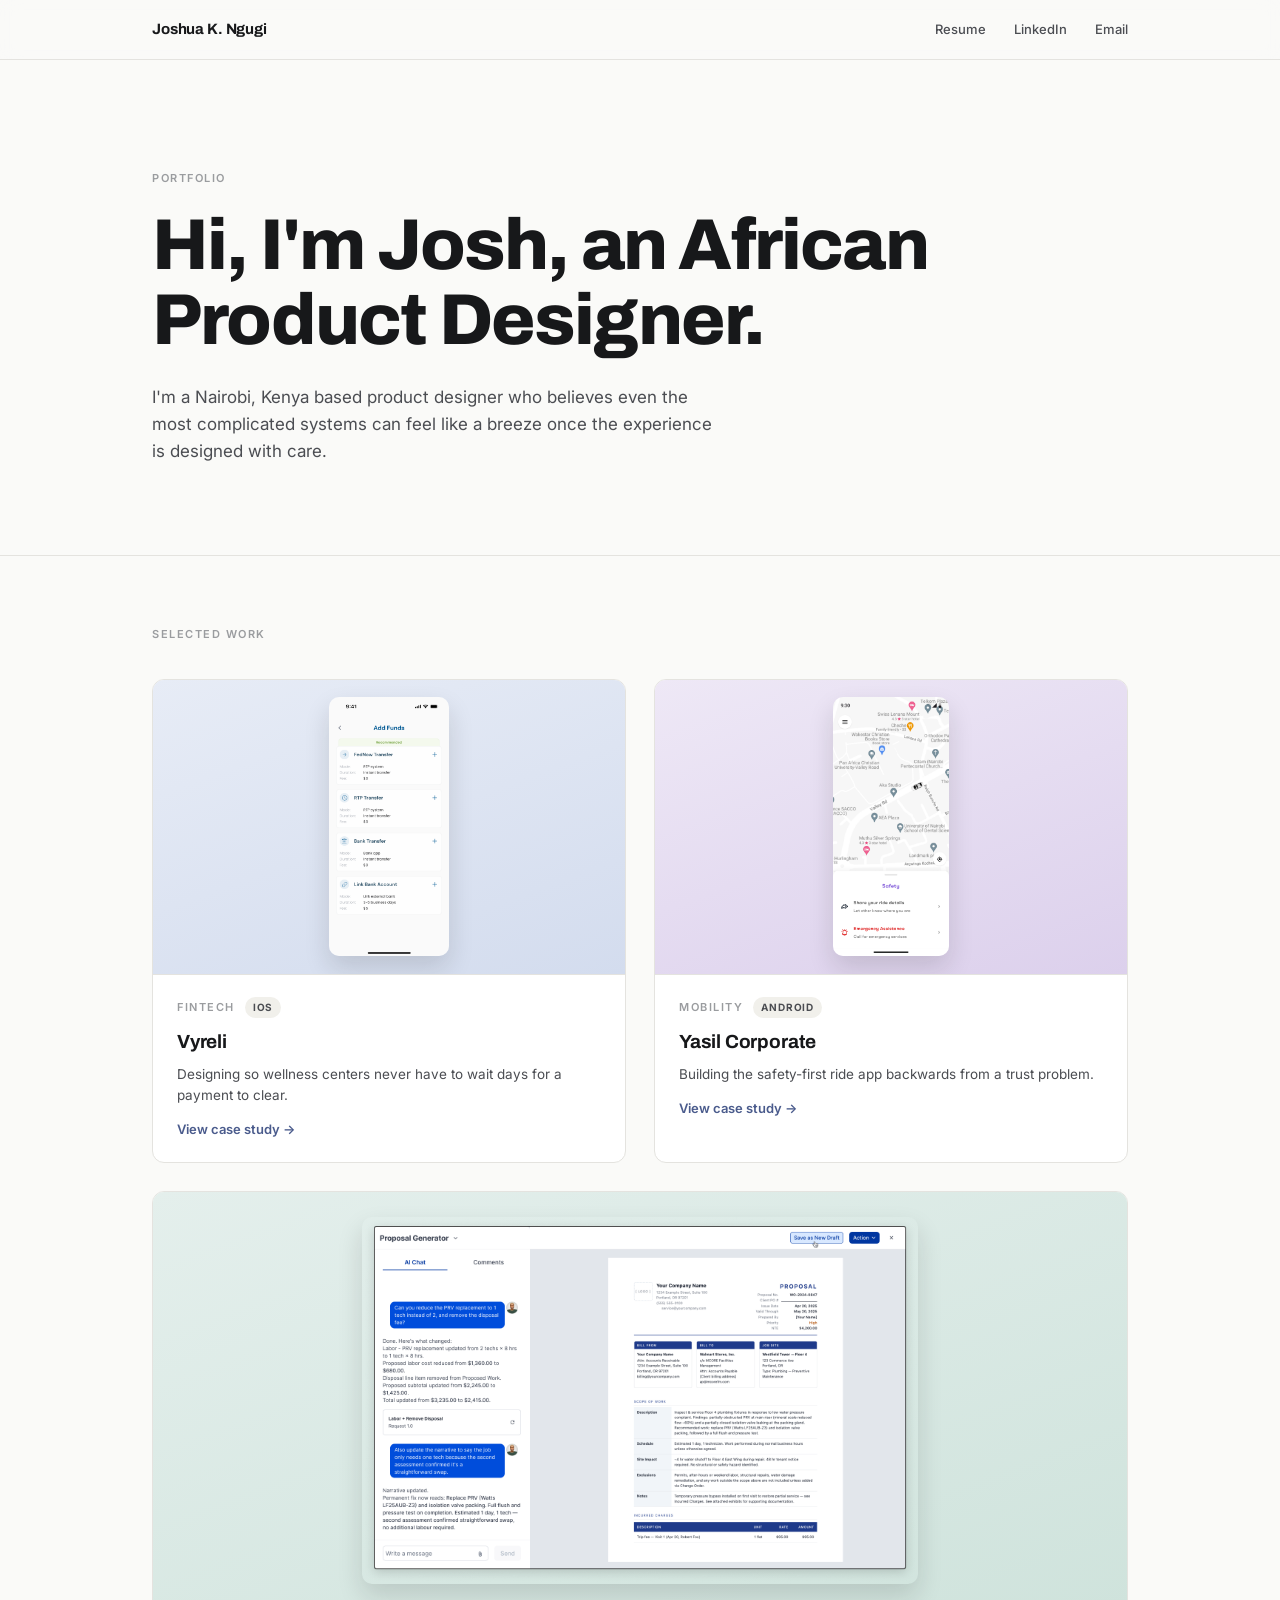
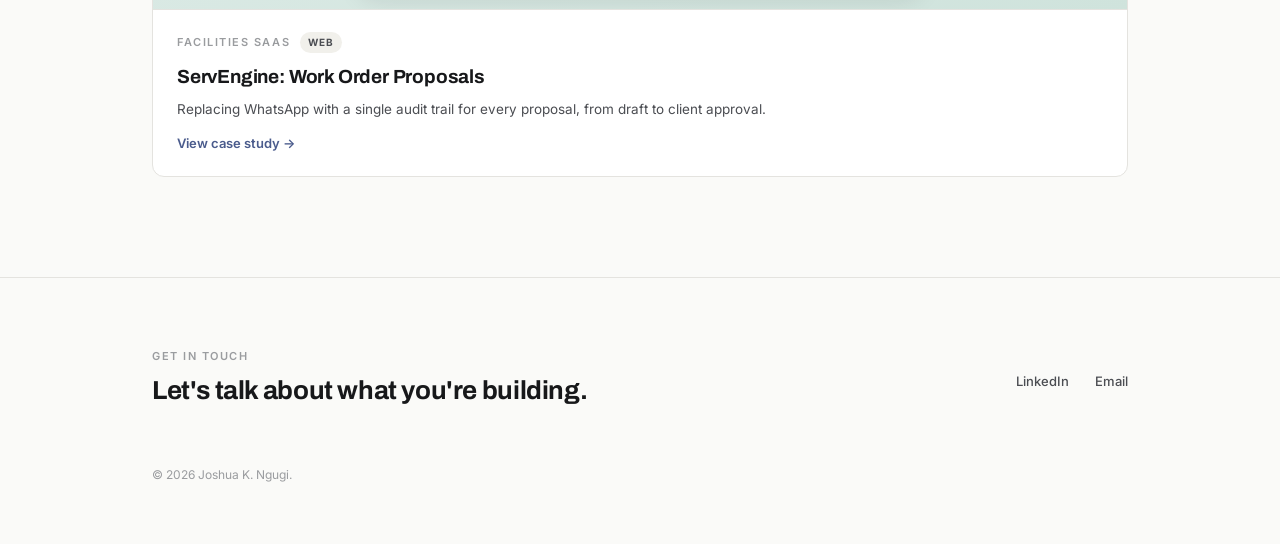
==== commit ea02660e: "Remove 'payments, safety, approvals' from description" ====
--- a/index.html
+++ b/index.html
@@ -27,7 +27,7 @@
   <div class="wrap">
     <div class="label">Portfolio</div>
     <h1>Hi, I'm Josh, an African Product Designer.</h1>
-    <p class="sub">I'm a Nairobi, Kenya based product designer who believes even the most complicated systems, payments, safety, approvals, can feel like a breeze once the experience is designed with care.</p>
+    <p class="sub">I'm a Nairobi, Kenya based product designer who believes even the most complicated systems can feel like a breeze once the experience is designed with care.</p>
   </div>
 </section>
 
